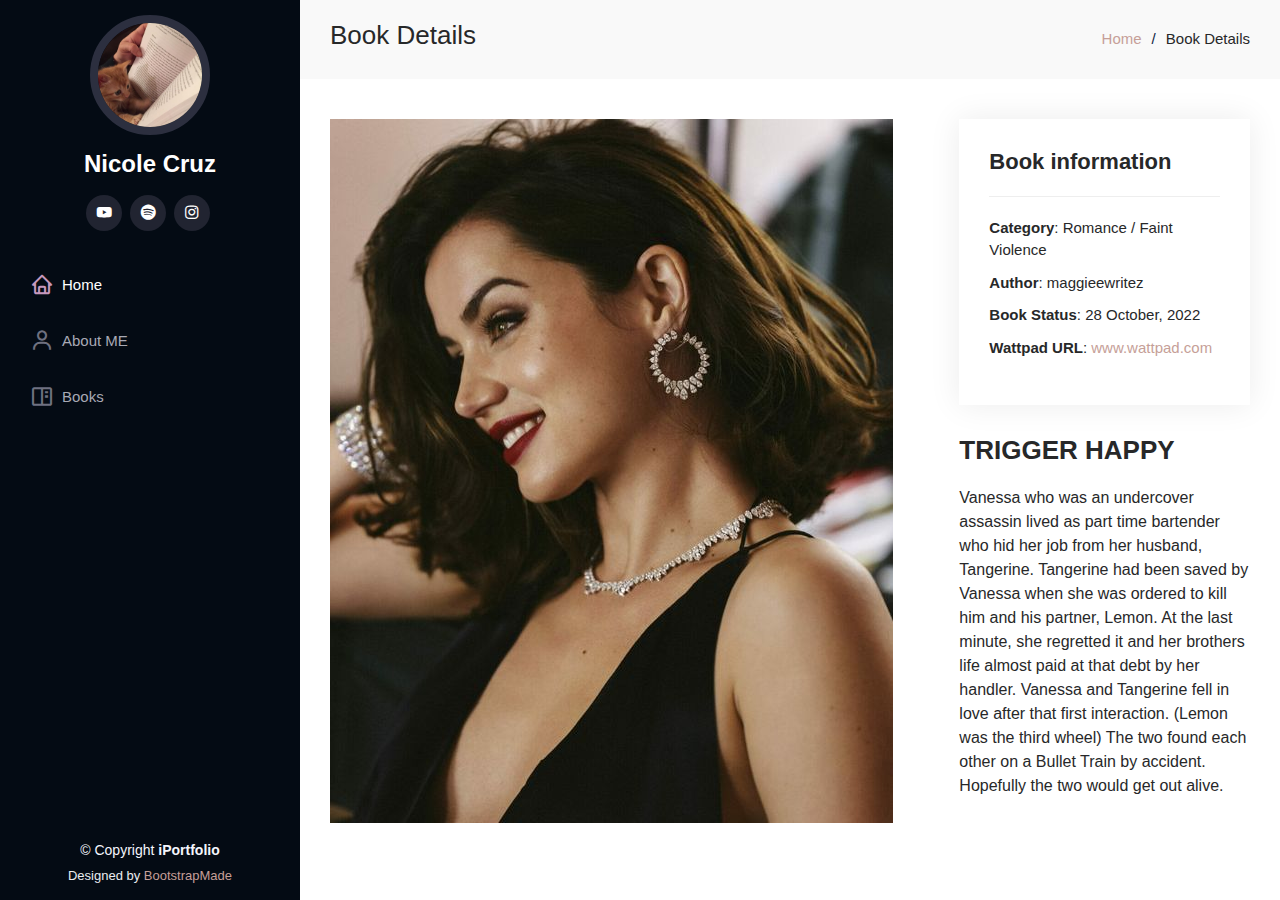
==== portfolio-details1.html @ 0962944d "first commit" ====
<!DOCTYPE html>
<html lang="en">

<head>
  <meta charset="utf-8">
  <meta content="width=device-width, initial-scale=1.0" name="viewport">
  <title>Bookadess</title>

  <!-- Favicons -->
  <link href="assets/img/favicon.png" rel="icon">
  <link href="assets/img/apple-touch-icon.png" rel="apple-touch-icon">

  <!-- Vendor CSS Files -->
  <link href="assets/vendor/aos/aos.css" rel="stylesheet">
  <link href="assets/vendor/bootstrap/css/bootstrap.min.css" rel="stylesheet">
  <link href="assets/vendor/bootstrap-icons/bootstrap-icons.css" rel="stylesheet">
  <link href="assets/vendor/boxicons/css/boxicons.min.css" rel="stylesheet">
  <link href="assets/vendor/glightbox/css/glightbox.min.css" rel="stylesheet">
  <link href="assets/vendor/swiper/swiper-bundle.min.css" rel="stylesheet">

  <!-- Template Main CSS File -->
  <link href="assets/css/style.css" rel="stylesheet">
</head>

<body>

  <!-- mobile nav button -->
  <i class="bi bi-list mobile-nav-toggle d-xl-none"></i>

  <!-- =haeder -->
  <header id="header">
    <div class="d-flex flex-column">

      <div class="profile">
        <img src="assets/img/profile-img.jpg" alt="" class="img-fluid rounded-circle">
        <h1 class="text-light"><a href="index.html">Nicole Cruz</a></h1>
        <div class="social-links mt-3 text-center">
          <a href="#" class="youtube"><i class="bx bxl-youtube"></i></a>
          <a href="#" class="spotify"><i class="bx bxl-spotify"></i></a>
          <a href="#" class="instagram"><i class="bx bxl-instagram"></i></a>
        </div>
      </div>

      <nav id="navbar" class="nav-menu navbar">
        <ul>
          <li><a href="index.html" class="nav-link scrollto active"><i class="bx bx-home"></i> <span>Home</span></a></li>
          <li><a href="index.html" class="nav-link scrollto"><i class="bx bx-user"></i> <span>About ME</span></a></li>
          <li><a href="index.html" class="nav-link scrollto"><i class="bx bx-book-content"></i> <span>Books</span></a></li>
        </ul>
      </nav><!-- .nav-menu -->
    </div>
  </header><!-- end header -->


  <main id="main">

    <!-- ======= Breadcrumbs ======= -->
    <section id="breadcrumbs" class="breadcrumbs">
      <div class="container">

        <div class="d-flex justify-content-between align-items-center">
          <h2>Book Details</h2>
          <ol>
            <li><a href="index.html">Home</a></li>
            <li>Book Details</li>
          </ol>
        </div>

      </div>
    </section><!-- End Breadcrumbs -->

    <!-- ======= Portfolio Details Section ======= -->
    <section id="portfolio-details" class="portfolio-details">
      <div class="container">

        <div class="row gy-4">

          <div class="col-lg-8">
            <div class="portfolio-details-slider swiper">
              <div class="swiper-wrapper align-items-center">

                <div class="swipe-slide">
                  <img src="assets/img/portfolio/anadearmes.jpg" alt="">
                </div>

              </div>
              <div class="swiper-pagination"></div>
            </div>
          </div>

          <div class="col-lg-4">
            <div class="portfolio-info">
              <h3>Book information</h3>
              <ul>
                <li><strong>Category</strong>: Romance / Faint Violence</li>
                <li><strong>Author</strong>: maggieewritez</li>
                <li><strong>Book Status</strong>: 28 October, 2022</li>
                <li><strong>Wattpad URL</strong>: <a href="https://www.wattpad.com/story/325339768-%F0%9D%90%93%F0%9D%90%91%F0%9D%90%88%F0%9D%90%86%F0%9D%90%86%F0%9D%90%84%F0%9D%90%91-%F0%9D%90%87%F0%9D%90%80%F0%9D%90%8F%F0%9D%90%8F%F0%9D%90%98-tangerine" target="_blank">www.wattpad.com</a></li>
              </ul>
            </div>
            <div class="portfolio-description">
              <h2>TRIGGER HAPPY</h2>
              <p>
               Vanessa who was an undercover assassin lived as part time bartender who hid her job from her husband, Tangerine.
               Tangerine had been saved by Vanessa when she was ordered to kill him and his partner, Lemon. At the last minute, she 
               regretted it and her brothers life almost paid at that debt by her handler. Vanessa and Tangerine fell in love after that 
               first interaction. (Lemon was the third wheel) The two found each other on a Bullet Train by accident. Hopefully the two would
               get out alive.
              </p>
            </div>
          </div>

        </div>

      </div>
    </section><!-- End Portfolio Details Section -->

  </main><!-- End #main -->

  <!-- ======= Footer ======= -->
  <footer id="footer">
    <div class="container">
      <div class="copyright">
        &copy; Copyright <strong><span>iPortfolio</span></strong>
      </div>
      <div class="credits">
        <!-- All the links in the footer should remain intact. -->
        <!-- You can delete the links only if you purchased the pro version. -->
        <!-- Licensing information: https://bootstrapmade.com/license/ -->
        <!-- Purchase the pro version with working PHP/AJAX contact form: https://bootstrapmade.com/iportfolio-bootstrap-portfolio-websites-template/ -->
        Designed by <a href="https://bootstrapmade.com/">BootstrapMade</a>
      </div>
    </div>
  </footer><!-- End  Footer -->

  <a href="#" class="back-to-top d-flex align-items-center justify-content-center"><i class="bi bi-arrow-up-short"></i></a>

  <!-- Vendor JS Files -->
  <script src="assets/vendor/purecounter/purecounter_vanilla.js"></script>
  <script src="assets/vendor/aos/aos.js"></script>
  <script src="assets/vendor/bootstrap/js/bootstrap.bundle.min.js"></script>
  <script src="assets/vendor/glightbox/js/glightbox.min.js"></script>
  <script src="assets/vendor/isotope-layout/isotope.pkgd.min.js"></script>
  <script src="assets/vendor/swiper/swiper-bundle.min.js"></script>
  <script src="assets/vendor/typed.js/typed.umd.js"></script>
  <script src="assets/vendor/waypoints/noframework.waypoints.js"></script>
  <script src="assets/vendor/php-email-form/validate.js"></script>

  <!-- Template Main JS File -->
  <script src="assets/js/main.js"></script>

</body>

</html>
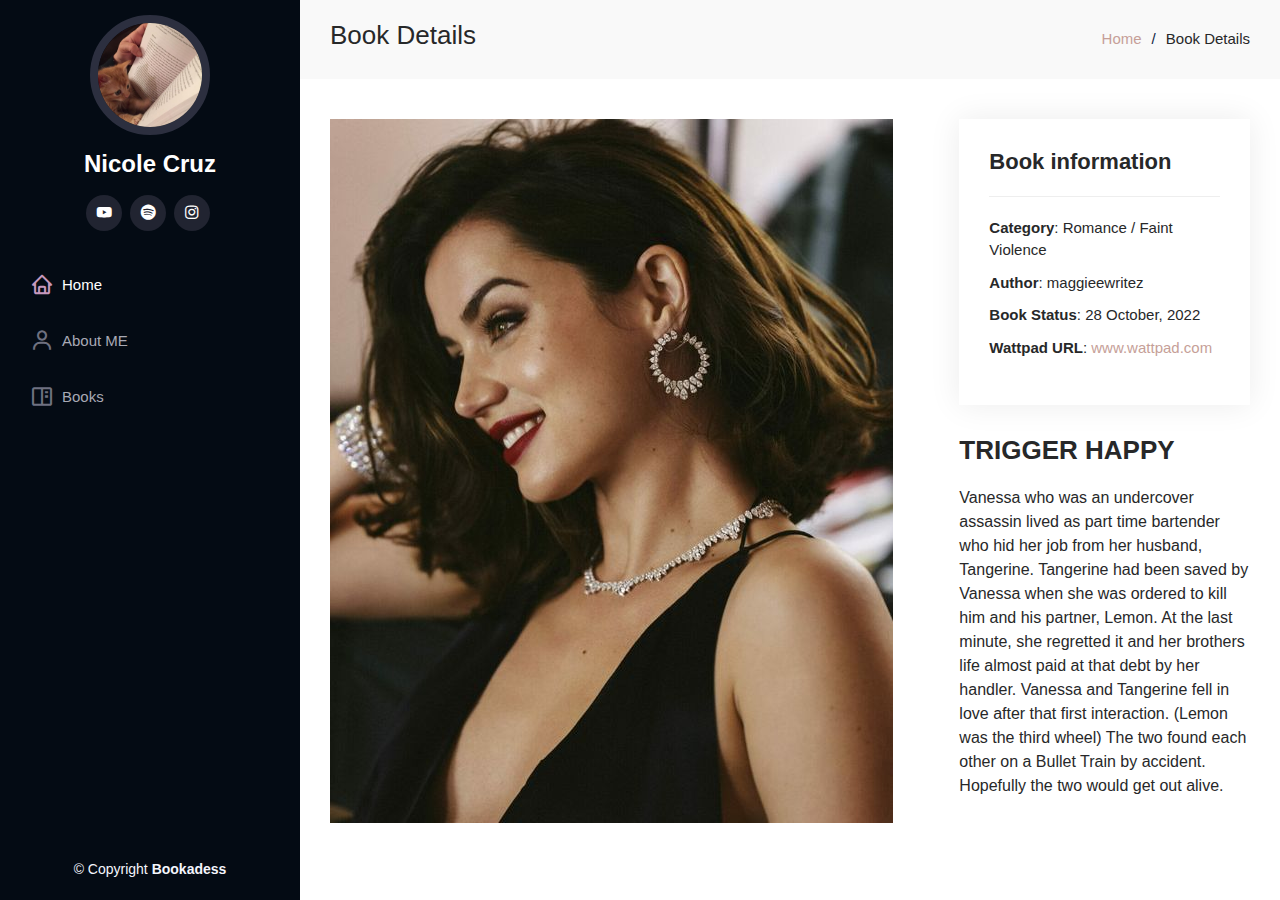
==== commit 786d0318: "footer fix" ====
--- a/portfolio-details1.html
+++ b/portfolio-details1.html
@@ -117,22 +117,21 @@
 
   </main><!-- End #main -->
 
-  <!-- ======= Footer ======= -->
-  <footer id="footer">
-    <div class="container">
-      <div class="copyright">
-        &copy; Copyright <strong><span>iPortfolio</span></strong>
-      </div>
-      <div class="credits">
-        <!-- All the links in the footer should remain intact. -->
-        <!-- You can delete the links only if you purchased the pro version. -->
-        <!-- Licensing information: https://bootstrapmade.com/license/ -->
-        <!-- Purchase the pro version with working PHP/AJAX contact form: https://bootstrapmade.com/iportfolio-bootstrap-portfolio-websites-template/ -->
-        Designed by <a href="https://bootstrapmade.com/">BootstrapMade</a>
-      </div>
+ <!-- ======= Footer ======= -->
+ <footer id="footer">
+  <div class="container">
+    <div class="copyright">
+      &copy; Copyright <strong><span>Bookadess</span></strong>
     </div>
-  </footer><!-- End  Footer -->
-
+    <div class="credits">
+      <!-- All the links in the footer should remain intact. -->
+      <!-- You can delete the links only if you purchased the pro version. -->
+      <!-- Licensing information: https://bootstrapmade.com/license/ -->
+      <!-- Purchase the pro version with working PHP/AJAX contact form: https://bootstrapmade.com/iportfolio-bootstrap-portfolio-websites-template/ -->
+      
+    </div>
+  </div>
+</footer><!-- End  Footer -->
   <a href="#" class="back-to-top d-flex align-items-center justify-content-center"><i class="bi bi-arrow-up-short"></i></a>
 
   <!-- Vendor JS Files -->
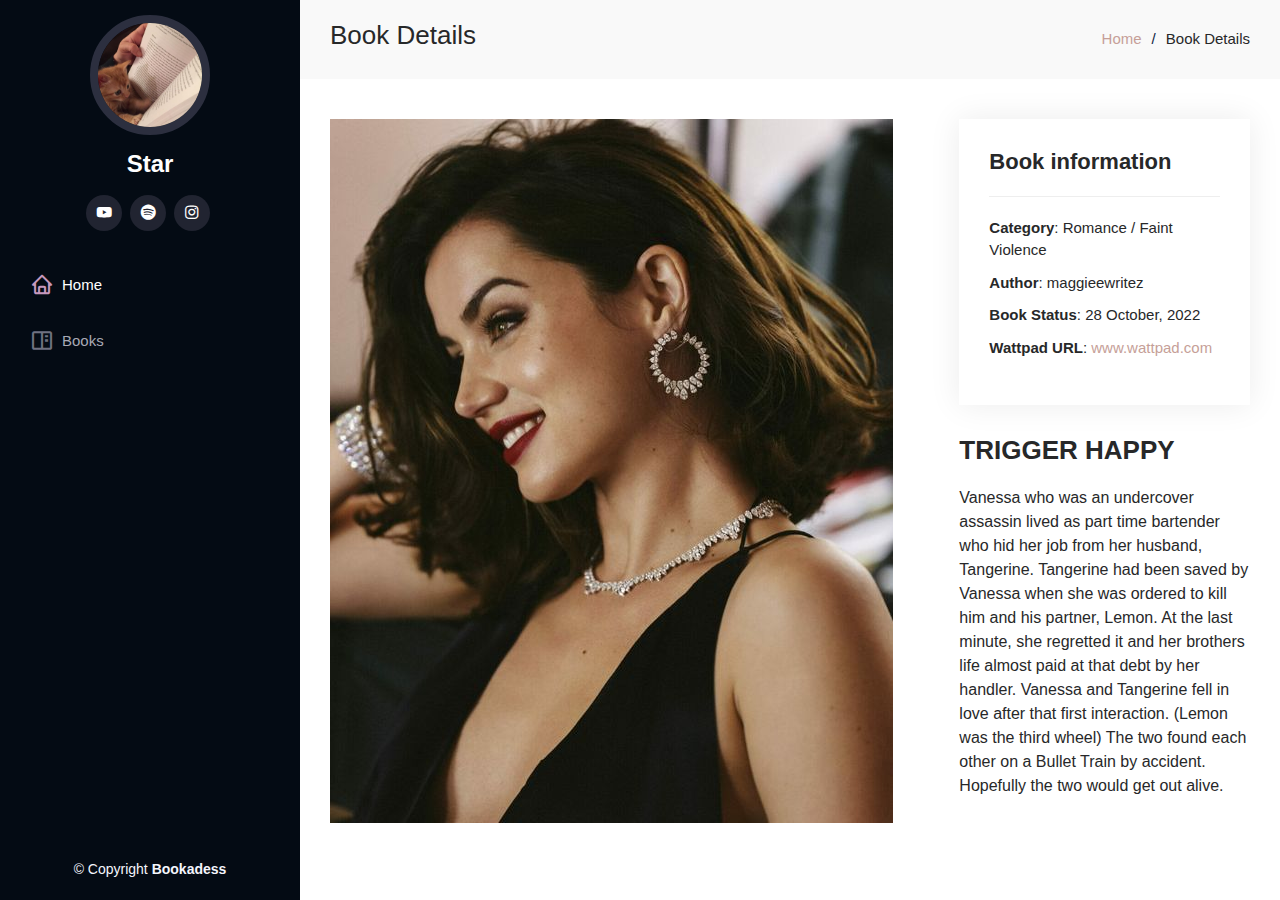
==== commit f4adc1c5: "fix all, alternate pages" ====
--- a/portfolio-details1.html
+++ b/portfolio-details1.html
@@ -7,7 +7,7 @@
   <title>Bookadess</title>
 
   <!-- Favicons -->
-  <link href="assets/img/favicon.png" rel="icon">
+  <link href="assets/img/favicon.gif" rel="icon">
   <link href="assets/img/apple-touch-icon.png" rel="apple-touch-icon">
 
   <!-- Vendor CSS Files -->
@@ -27,25 +27,24 @@
   <!-- mobile nav button -->
   <i class="bi bi-list mobile-nav-toggle d-xl-none"></i>
 
-  <!-- =haeder -->
-  <header id="header">
+   <!-- =haeder -->
+   <header id="header">
     <div class="d-flex flex-column">
 
       <div class="profile">
         <img src="assets/img/profile-img.jpg" alt="" class="img-fluid rounded-circle">
-        <h1 class="text-light"><a href="index.html">Nicole Cruz</a></h1>
+        <h1 class="text-light"><a href="index.html">Star</a></h1>
         <div class="social-links mt-3 text-center">
-          <a href="#" class="youtube"><i class="bx bxl-youtube"></i></a>
-          <a href="#" class="spotify"><i class="bx bxl-spotify"></i></a>
-          <a href="#" class="instagram"><i class="bx bxl-instagram"></i></a>
+          <a href="https://www.youtube.com/channel/UC3JVO7JhWs1yJfHAhcQpnMQ" target="_blank" class="youtube"><i class="bx bxl-youtube"></i></a>
+          <a href="https://open.spotify.com/user/31wccxl7gsdshdnryn2cttbgxsqe" target="_blank" class="spotify"><i class="bx bxl-spotify"></i></a>
+          <a href="https://www.instagram.com/bookadessofficial/" target="_blank" class="instagram"><i class="bx bxl-instagram"></i></a>
         </div>
       </div>
 
       <nav id="navbar" class="nav-menu navbar">
         <ul>
-          <li><a href="index.html" class="nav-link scrollto active"><i class="bx bx-home"></i> <span>Home</span></a></li>
-          <li><a href="index.html" class="nav-link scrollto"><i class="bx bx-user"></i> <span>About ME</span></a></li>
-          <li><a href="index.html" class="nav-link scrollto"><i class="bx bx-book-content"></i> <span>Books</span></a></li>
+          <li><a href="#hero" class="nav-link scrollto active"><i class="bx bx-home"></i> <span>Home</span></a></li>
+          <li><a href="#portfolio" class="nav-link scrollto"><i class="bx bx-book-content"></i> <span>Books</span></a></li>
         </ul>
       </nav><!-- .nav-menu -->
     </div>
--- a/assets/css/style.css
+++ b/assets/css/style.css
@@ -565,6 +565,7 @@
   position: relative;
   overflow: hidden;
   z-index: 1;
+  width: fit-content;
 }
 
 .portfolio .portfolio-wrap::before {
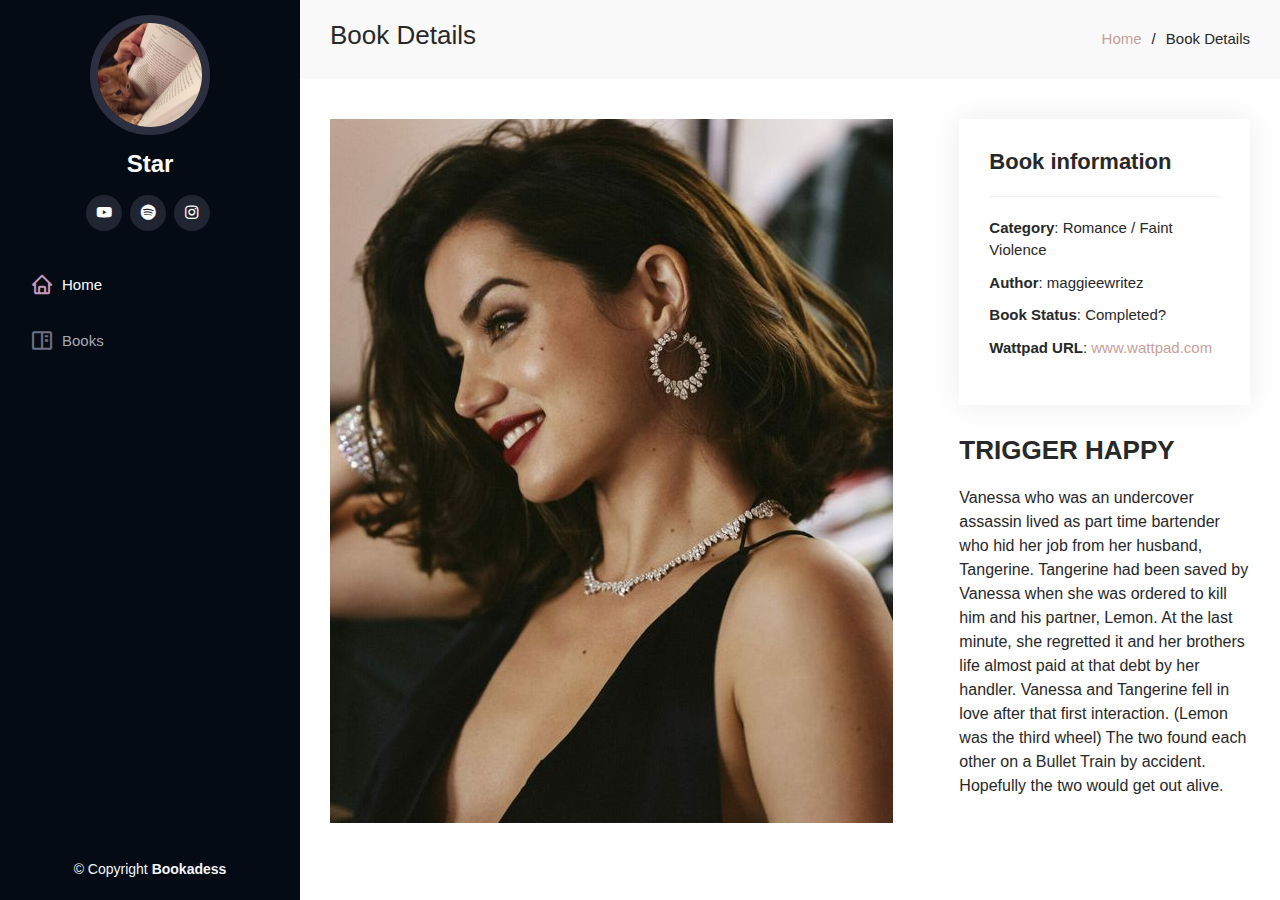
==== commit 871c093a: "testimonial fix/videos" ====
--- a/portfolio-details1.html
+++ b/portfolio-details1.html
@@ -93,7 +93,7 @@
               <ul>
                 <li><strong>Category</strong>: Romance / Faint Violence</li>
                 <li><strong>Author</strong>: maggieewritez</li>
-                <li><strong>Book Status</strong>: 28 October, 2022</li>
+                <li><strong>Book Status</strong>: Completed?</li>
                 <li><strong>Wattpad URL</strong>: <a href="https://www.wattpad.com/story/325339768-%F0%9D%90%93%F0%9D%90%91%F0%9D%90%88%F0%9D%90%86%F0%9D%90%86%F0%9D%90%84%F0%9D%90%91-%F0%9D%90%87%F0%9D%90%80%F0%9D%90%8F%F0%9D%90%8F%F0%9D%90%98-tangerine" target="_blank">www.wattpad.com</a></li>
               </ul>
             </div>
--- a/assets/css/style.css
+++ b/assets/css/style.css
@@ -1,3 +1,7 @@
+
+.videos {
+  margin: 10px;
+}
 
 
 /*--------------------------------------------------------------
@@ -749,7 +753,6 @@
 .testimonials .testimonials-carousel,
 .testimonials .testimonials-slider {
   overflow: hidden;
-  display: none;
 }
 
 .testimonials .testimonial-item {
